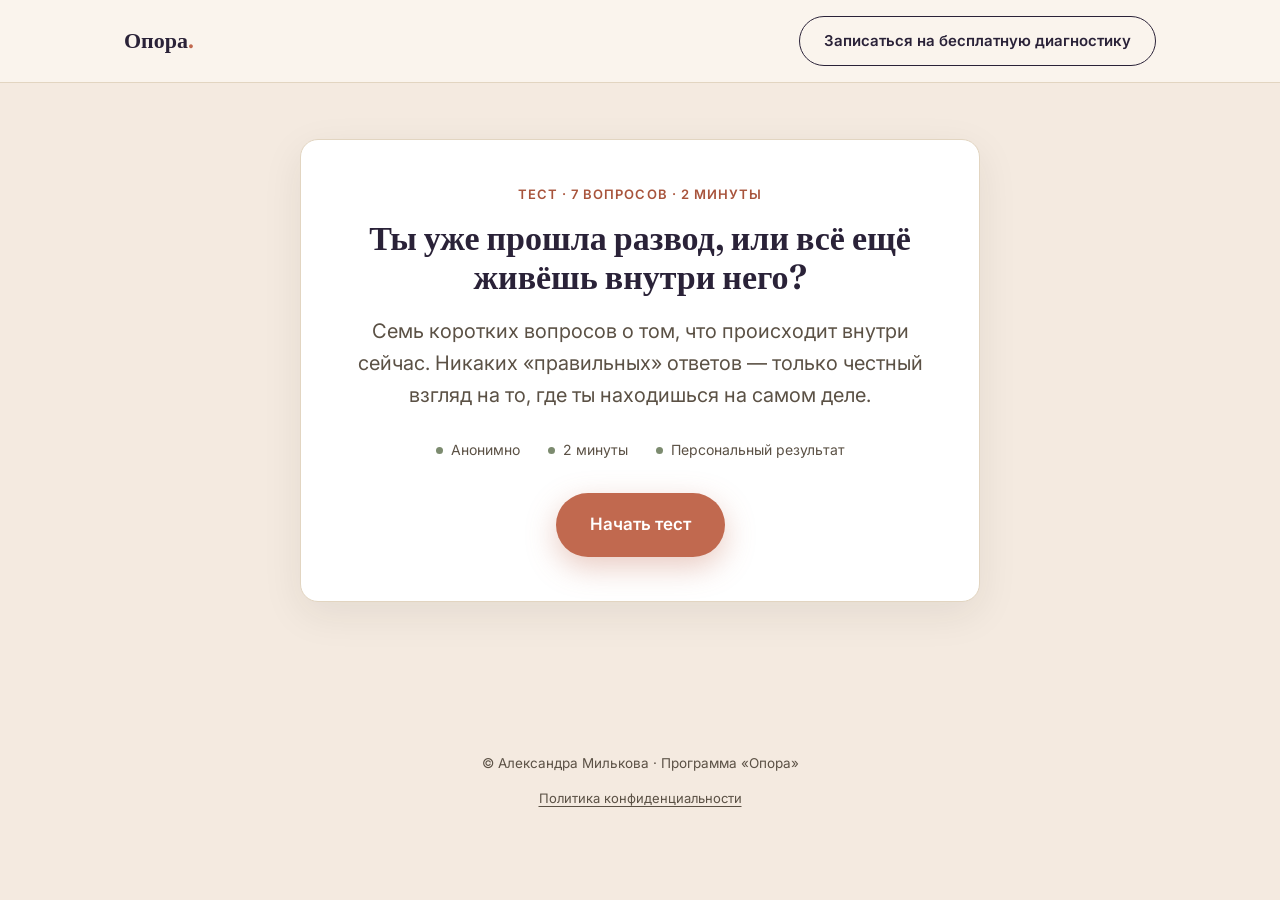
==== test-razvod.html @ 6a417bc4 "Initial commit: landing page and quiz" ====
<!DOCTYPE html>
<html lang="ru">
<head>
<meta charset="UTF-8">
<meta name="viewport" content="width=device-width, initial-scale=1.0">
<title>Тест: ты уже прошла развод, или всё ещё живёшь внутри него — Опора</title>
<meta name="description" content="Семь вопросов, две минуты. Узнай, на какой стадии проживания развода ты находишься сейчас, и что поможет двигаться дальше.">

<meta property="og:type" content="website">
<meta property="og:title" content="Тест: ты уже прошла развод, или всё ещё живёшь внутри него">
<meta property="og:description" content="Семь вопросов, две минуты. Узнай, на какой стадии ты сейчас.">
<meta name="twitter:card" content="summary_large_image">

<link rel="icon" href="favicon.svg" type="image/svg+xml">
<link rel="preconnect" href="https://fonts.googleapis.com">
<link rel="preconnect" href="https://fonts.gstatic.com" crossorigin>
<link href="https://fonts.googleapis.com/css2?family=Fraunces:wght@500;600;700&family=Inter:wght@400;500;600;700&display=swap" rel="stylesheet">
<link rel="stylesheet" href="styles.css">
<style>
  /* ===== Quiz-specific additions, built on the same design tokens ===== */
  .quiz-section {
    padding: 56px 0 96px;
    min-height: 70vh;
  }
  .quiz-shell {
    max-width: 680px;
    margin: 0 auto;
  }
  .quiz-card {
    background: var(--white);
    border: 1px solid var(--line);
    border-radius: var(--radius);
    box-shadow: var(--shadow);
    padding: 44px;
  }

  /* Progress */
  .quiz-progress-wrap {
    max-width: 680px;
    margin: 0 auto 28px;
  }
  .quiz-progress-label {
    display: flex;
    justify-content: space-between;
    font-size: 13px;
    font-weight: 600;
    color: var(--ink-soft);
    margin-bottom: 8px;
  }
  .quiz-progress-track {
    height: 6px;
    background: var(--cream-dark);
    border-radius: 999px;
    overflow: hidden;
  }
  .quiz-progress-fill {
    height: 100%;
    background: var(--terracotta);
    border-radius: 999px;
    transition: width 0.35s ease;
    width: 0%;
  }

  /* Intro */
  .quiz-intro { text-align: center; }
  .quiz-intro .eyebrow { display: block; }
  .quiz-intro h1 {
    font-size: 34px;
    margin-bottom: 18px;
  }
  .quiz-meta {
    display: flex;
    justify-content: center;
    gap: 28px;
    margin: 28px 0 8px;
    flex-wrap: wrap;
  }
  .quiz-meta-item {
    font-size: 14px;
    color: var(--ink-soft);
    display: flex;
    align-items: center;
    gap: 8px;
  }
  .quiz-meta-item .dot {
    width: 7px; height: 7px;
    border-radius: 50%;
    background: var(--sage);
  }

  /* Question */
  .quiz-question-num {
    font-size: 13px;
    font-weight: 700;
    letter-spacing: 0.06em;
    text-transform: uppercase;
    color: var(--terracotta-dark);
    margin-bottom: 12px;
  }
  .quiz-question h2 {
    font-size: 24px;
    margin-bottom: 26px;
  }
  .quiz-options {
    display: flex;
    flex-direction: column;
    gap: 12px;
  }
  .quiz-option {
    display: flex;
    align-items: flex-start;
    gap: 14px;
    text-align: left;
    width: 100%;
    padding: 18px 20px;
    background: var(--cream-dark);
    border: 1.5px solid transparent;
    border-radius: var(--radius-sm);
    font-family: var(--sans);
    font-size: 15.5px;
    color: var(--ink);
    cursor: pointer;
    transition: border-color 0.15s ease, background 0.15s ease, transform 0.1s ease;
  }
  .quiz-option:hover {
    border-color: var(--terracotta);
    background: var(--white);
    transform: translateY(-1px);
  }
  .quiz-option .letter {
    flex: none;
    width: 28px; height: 28px;
    border-radius: 50%;
    background: var(--white);
    color: var(--plum-deep);
    font-family: var(--serif);
    font-weight: 600;
    font-size: 14px;
    display: flex;
    align-items: center;
    justify-content: center;
  }
  .quiz-option:hover .letter {
    background: var(--terracotta);
    color: var(--white);
  }

  .quiz-nav-back {
    display: inline-block;
    margin-top: 24px;
    font-size: 14px;
    font-weight: 600;
    color: var(--ink-soft);
    text-decoration: underline;
    text-underline-offset: 3px;
    background: none;
    border: none;
    cursor: pointer;
    padding: 0;
  }
  .quiz-nav-back:hover { color: var(--terracotta-dark); }

  /* Result */
  .quiz-result-badge {
    display: inline-block;
    font-size: 13px;
    font-weight: 700;
    color: var(--sage);
    background: rgba(124,139,111,0.12);
    padding: 6px 16px;
    border-radius: 999px;
    margin-bottom: 18px;
  }
  .quiz-result h2 {
    font-size: 28px;
    margin-bottom: 18px;
  }
  .quiz-result p {
    color: var(--ink-soft);
    font-size: 16.5px;
  }
  .quiz-result-next {
    margin-top: 26px;
    padding: 20px 22px;
    background: var(--cream-dark);
    border-radius: var(--radius-sm);
    font-size: 15px;
    color: var(--plum-deep);
    font-weight: 600;
  }
  .quiz-result-actions {
    margin-top: 30px;
    display: flex;
    flex-direction: column;
    gap: 14px;
    align-items: center;
  }
  .quiz-retake {
    background: none;
    border: none;
    font-size: 14px;
    font-weight: 600;
    color: var(--ink-soft);
    text-decoration: underline;
    text-underline-offset: 3px;
    cursor: pointer;
  }
  .quiz-retake:hover { color: var(--terracotta-dark); }

  .quiz-screen { display: none; }
  .quiz-screen.is-active { display: block; animation: quizFadeIn 0.4s ease; }
  @keyframes quizFadeIn {
    from { opacity: 0; transform: translateY(8px); }
    to { opacity: 1; transform: translateY(0); }
  }

  @media (max-width: 600px) {
    .quiz-card { padding: 28px 22px; }
    .quiz-intro h1 { font-size: 27px; }
    .quiz-question h2 { font-size: 20px; }
    .quiz-result h2 { font-size: 23px; }
    .quiz-meta { gap: 16px; }
  }
</style>
</head>
<body>

<header class="site-header">
  <div class="wrap">
    <a href="index.html" class="logo" style="text-decoration:none;">Опора<span>.</span></a>
    <a href="index.html#cta" class="btn btn--ghost header-cta">Записаться на бесплатную диагностику</a>
  </div>
</header>

<section class="quiz-section">
  <div class="wrap">

    <div class="quiz-progress-wrap" id="progressWrap" style="display:none;">
      <div class="quiz-progress-label">
        <span id="progressLabel">Вопрос 1 из 7</span>
        <span id="progressPercent">0%</span>
      </div>
      <div class="quiz-progress-track"><div class="quiz-progress-fill" id="progressFill"></div></div>
    </div>

    <div class="quiz-shell">
      <div class="quiz-card">

        <!-- INTRO -->
        <div class="quiz-screen is-active" id="screen-intro">
          <div class="quiz-intro">
            <span class="eyebrow">Тест · 7 вопросов · 2 минуты</span>
            <h1>Ты уже прошла развод, или всё ещё живёшь внутри него?</h1>
            <p class="lede center">Семь коротких вопросов о том, что происходит внутри сейчас. Никаких «правильных» ответов — только честный взгляд на то, где ты находишься на самом деле.</p>
            <div class="quiz-meta">
              <span class="quiz-meta-item"><span class="dot"></span>Анонимно</span>
              <span class="quiz-meta-item"><span class="dot"></span>2 минуты</span>
              <span class="quiz-meta-item"><span class="dot"></span>Персональный результат</span>
            </div>
            <a href="#" class="btn btn--primary" id="startBtn" style="margin-top:24px;">Начать тест</a>
          </div>
        </div>

        <!-- QUESTIONS mount point -->
        <div class="quiz-screen" id="screen-question">
          <div class="quiz-question">
            <div class="quiz-question-num" id="qNum"></div>
            <h2 id="qText"></h2>
            <div class="quiz-options" id="qOptions"></div>
          </div>
          <button class="quiz-nav-back" id="backBtn">← Назад</button>
        </div>

        <!-- RESULT mount point -->
        <div class="quiz-screen" id="screen-result">
          <div class="quiz-result">
            <span class="quiz-result-badge" id="resultRange"></span>
            <h2 id="resultTitle"></h2>
            <p id="resultBody"></p>
            <div class="quiz-result-next">
              <p id="resultNext" style="margin:0;"></p>
            </div>
            <div class="quiz-result-actions">
              <a href="#" class="btn btn--primary" id="resultCta" target="_blank" rel="noopener"></a>
              <button class="quiz-retake" id="retakeBtn">Пройти тест ещё раз</button>
            </div>
          </div>
        </div>

      </div>
    </div>
  </div>
</section>

<footer class="site-footer">
  <div class="wrap">
    <p>© Александра Милькова · Программа «Опора»</p>
    <p class="legal-links">
      <a href="legal/privacy-policy.PDF" target="_blank" rel="noopener">Политика конфиденциальности</a>
    </p>
  </div>
</footer>

<script>
(function () {
  const questions = [
    {
      text: "Когда ты сейчас думаешь про бывшего, что происходит внутри?",
      options: [
        { letter: "А", text: "Всё ещё колотит, будто это случилось вчера", score: 1 },
        { letter: "Б", text: "Приходит злость или обида, но быстро отпускает", score: 2 },
        { letter: "В", text: "В основном спокойно, иногда царапает", score: 3 },
        { letter: "Г", text: "Почти ничего, будто про другого человека", score: 4 },
      ],
    },
    {
      text: "Что творится в голове перед сном?",
      options: [
        { letter: "А", text: "Прокручиваю разговоры, ищу где сорвалась и что можно было сделать иначе", score: 1 },
        { letter: "Б", text: "Иногда залипаю на переписке или его страницах", score: 2 },
        { letter: "В", text: "Думаю больше про завтрашние дела, чем про него", score: 3 },
        { letter: "Г", text: "Сплю нормально, мысли про него почти не всплывают", score: 4 },
      ],
    },
    {
      text: "Как ты реагируешь, когда узнаёшь, что у него кто-то появился?",
      options: [
        { letter: "А", text: "Внутри всё обрывается, будто дали под дых", score: 1 },
        { letter: "Б", text: "Неприятно, но быстро переключаюсь на свои дела", score: 2 },
        { letter: "В", text: "Немного царапает, а потом забываю", score: 3 },
        { letter: "Г", text: "Спокойно, даже рада, что у него всё наладилось", score: 4 },
      ],
    },
    {
      text: "Если подруга спросит, как твоя жизнь сейчас, что ты честно ответишь?",
      options: [
        { letter: "А", text: "Тащу всё одна, дом, дети, работа, а внутри пусто", score: 1 },
        { letter: "Б", text: "Держусь, но чувствую, что бегу как белка в колесе", score: 2 },
        { letter: "В", text: "В целом нормально, хотя иногда накрывает", score: 3 },
        { letter: "Г", text: "Появилась своя жизнь, свои планы, вкус к вещам вернулся", score: 4 },
      ],
    },
    {
      text: "Как у тебя дела с бытом и деньгами без него?",
      options: [
        { letter: "А", text: "Каждый месяц как выживание, считаю копейки и злюсь на эту зависимость", score: 1 },
        { letter: "Б", text: "С основным разобралась, но тревога рядом", score: 2 },
        { letter: "В", text: "Более-менее выстроила систему, справляюсь", score: 3 },
        { letter: "Г", text: "Чувствую опору, знаю, откуда придут деньги", score: 4 },
      ],
    },
    {
      text: "Что чувствуешь, когда видишь чужие «целые семьи»?",
      options: [
        { letter: "А", text: "Зависть режет, сравниваю себя с ними и проигрываю", score: 1 },
        { letter: "Б", text: "Немного тяжело, потом отпускает", score: 2 },
        { letter: "В", text: "Радуюсь за них, у меня своя история", score: 3 },
        { letter: "Г", text: "Вообще не сравниваю, живу свою жизнь", score: 4 },
      ],
    },
    {
      text: "Как часто прокручиваешь прошлое, ищешь где что пошло не так?",
      options: [
        { letter: "А", text: "Почти каждый день, застряла в этом", score: 1 },
        { letter: "Б", text: "Раз в неделю, когда что-то напоминает", score: 2 },
        { letter: "В", text: "Редко, разве что в разговоре с подругой или психологом", score: 3 },
        { letter: "Г", text: "Не прокручиваю, смотрю вперёд", score: 4 },
      ],
    },
  ];

  const results = [
    {
      min: 7, max: 11,
      title: "Ты всё ещё внутри шторма",
      body: "Развод для тебя не закрытая глава, а рана, которая до сих пор кровит. Мысли о бывшем сбивают дыхание, ночи проходят в прокрутке одних и тех же разговоров, а быт держится на голой воле. Это не слабость и не то, что ты делаешь что-то не так. Так выглядит острая фаза, через неё правда нужно пройти, и правда можно пройти быстрее, если рядом есть опора, а не только собственные силы.",
      next: "Дальше пришлём тебе гид про первые шаги, когда штормит сильнее всего, без советов из серии «просто отпусти».",
      ctaText: "Получить гид «Первые 7 дней»",
      ctaLink: "https://t.me/alexgureeva?text=Здравствуйте! Прошла тест «Опоры», результат — «Внутри шторма». Хочу получить гид «Первые 7 дней»",
    },
    {
      min: 12, max: 17,
      title: "Тащишь, но не живёшь",
      body: "Снаружи всё держится: дом стоит, дети накормлены, работа идёт. Внутри пусто, будто ты помножила себя на ноль ради того, чтобы остальные не заметили, что тебе тяжело. Это самая незаметная стадия, потому что со стороны кажется, что «уже нормально». На деле ты просто разучилась замечать себя в этом списке дел.",
      next: "Дальше покажем, как вернуть немного опоры себе, не разваливая при этом всё, что уже держишь.",
      ctaText: "Получить голосовое про ночные мысли",
      ctaLink: "https://t.me/alexgureeva?text=Здравствуйте! Прошла тест «Опоры», результат — «Тащишь, но не живёшь». Хочу получить голосовое про ночные мысли",
    },
    {
      min: 18, max: 23,
      title: "Почти отпустила, но старое ещё держит",
      body: "Ты уже во многом справилась, у тебя есть дни, когда легко, есть план, есть силы. Но иногда старое цепляет за ногу: то нужный человек снова не тот, то зависть кольнёт, то ночью накатит без повода. Это стадия на полпути, обидно застрять именно тут, когда основное уже сделано.",
      next: "Дальше разберём, что за сценарий тянет назад именно в такие моменты.",
      ctaText: "Получить гайд «Почему ты опять выбираешь не того»",
      ctaLink: "https://t.me/alexgureeva?text=Здравствуйте! Прошла тест «Опоры», результат — «Почти отпустила». Хочу получить гайд «Почему ты опять выбираешь не того»",
    },
    {
      min: 24, max: 28,
      title: "Ты вышла, хотя сама не заметила",
      body: "У тебя получилось то, из-за чего многие годами ходят по кругу. Опора есть, быт выстроен, прошлое не рулит настроением. Возможно, ты даже не считала это достижением, просто жила. Это и есть та точка, откуда видно, куда расти дальше, не выживать, а строить.",
      next: "Дальше покажем, что имеет смысл делать на этом этапе, чтобы не откатиться назад в спокойные с виду месяцы.",
      ctaText: "Записаться на живой эфир",
      ctaLink: "https://t.me/alexgureeva?text=Здравствуйте! Прошла тест «Опоры», результат — «Вышла, не заметила». Интересно узнать про живой эфир / программу",
    },
  ];

  let current = 0;
  const answers = new Array(questions.length).fill(null);

  const screens = {
    intro: document.getElementById("screen-intro"),
    question: document.getElementById("screen-question"),
    result: document.getElementById("screen-result"),
  };
  const progressWrap = document.getElementById("progressWrap");
  const progressLabel = document.getElementById("progressLabel");
  const progressPercent = document.getElementById("progressPercent");
  const progressFill = document.getElementById("progressFill");
  const qNum = document.getElementById("qNum");
  const qText = document.getElementById("qText");
  const qOptions = document.getElementById("qOptions");
  const backBtn = document.getElementById("backBtn");

  function showScreen(name) {
    Object.values(screens).forEach(s => s.classList.remove("is-active"));
    screens[name].classList.add("is-active");
    screens[name].closest(".quiz-card").scrollIntoView({ behavior: "smooth", block: "start" });
  }

  function updateProgress() {
    const pct = Math.round((current / questions.length) * 100);
    progressLabel.textContent = `Вопрос ${current + 1} из ${questions.length}`;
    progressPercent.textContent = pct + "%";
    progressFill.style.width = pct + "%";
  }

  function renderQuestion() {
    progressWrap.style.display = "block";
    updateProgress();
    const q = questions[current];
    qNum.textContent = `Вопрос ${current + 1} из ${questions.length}`;
    qText.textContent = q.text;
    qOptions.innerHTML = "";
    q.options.forEach(opt => {
      const btn = document.createElement("button");
      btn.type = "button";
      btn.className = "quiz-option";
      btn.innerHTML = `<span class="letter">${opt.letter}</span><span>${opt.text}</span>`;
      btn.addEventListener("click", () => selectAnswer(opt.score));
      qOptions.appendChild(btn);
    });
    backBtn.style.visibility = current === 0 ? "hidden" : "visible";
    showScreen("question");
  }

  function selectAnswer(score) {
    answers[current] = score;
    if (current < questions.length - 1) {
      current++;
      renderQuestion();
    } else {
      showResult();
    }
  }

  function showResult() {
    const total = answers.reduce((sum, s) => sum + (s || 0), 0);
    const result = results.find(r => total >= r.min && total <= r.max) || results[0];
    document.getElementById("resultRange").textContent = `${total} баллов из 28`;
    document.getElementById("resultTitle").textContent = result.title;
    document.getElementById("resultBody").textContent = result.body;
    document.getElementById("resultNext").textContent = result.next;
    const cta = document.getElementById("resultCta");
    cta.textContent = result.ctaText;
    cta.href = result.ctaLink;
    progressWrap.style.display = "none";
    showScreen("result");
  }

  document.getElementById("startBtn").addEventListener("click", (e) => {
    e.preventDefault();
    current = 0;
    renderQuestion();
  });

  backBtn.addEventListener("click", () => {
    if (current > 0) {
      current--;
      renderQuestion();
    }
  });

  document.getElementById("retakeBtn").addEventListener("click", () => {
    current = 0;
    answers.fill(null);
    progressWrap.style.display = "none";
    showScreen("intro");
  });
})();
</script>

</body>
</html>
---- styles.css ----
/* ===== Tokens ===== */
:root {
  --cream: #F4EAE0;
  --cream-dark: #EDE0D0;
  --ink: #211C16;
  --ink-soft: #5B5145;
  --plum: #3E3450;
  --plum-deep: #2A2238;
  --terracotta: #C1694F;
  --terracotta-dark: #A8543C;
  --sage: #7C8B6F;
  --olive: #CBD97A;
  --olive-dark: #A9B85C;
  --line: #E2D5C1;
  --white: #FFFFFF;

  --serif: "Fraunces", Georgia, "Times New Roman", serif;
  --sans: "Inter", -apple-system, BlinkMacSystemFont, "Segoe UI", sans-serif;

  --radius: 18px;
  --radius-sm: 10px;
  --shadow: 0 12px 40px rgba(43, 36, 29, 0.08);
  --content-width: 1080px;
}

* { box-sizing: border-box; }
html { scroll-behavior: smooth; }

body {
  margin: 0;
  font-family: var(--sans);
  color: var(--ink);
  background: var(--cream);
  line-height: 1.6;
  font-size: 17px;
}

h1, h2, h3, .display {
  font-family: var(--serif);
  font-weight: 600;
  line-height: 1.15;
  margin: 0 0 0.5em;
  color: var(--plum-deep);
}

p { margin: 0 0 1em; }
p:last-child { margin-bottom: 0; }

.highlight {
  position: relative;
  z-index: 0;
  white-space: nowrap;
  padding: 0 0.12em;
}
.highlight::before {
  content: "";
  position: absolute;
  left: -0.06em;
  right: -0.06em;
  bottom: 0.06em;
  top: 0.32em;
  background: var(--olive);
  z-index: -1;
  border-radius: 2px;
  transform: rotate(-0.6deg);
}

a { color: inherit; }

.wrap {
  max-width: var(--content-width);
  margin: 0 auto;
  padding: 0 24px;
}

.section {
  padding: 88px 0;
}

.section--tight { padding: 64px 0; }

.section--alt {
  background: var(--white);
}

.eyebrow {
  display: inline-block;
  font-size: 13px;
  letter-spacing: 0.08em;
  text-transform: uppercase;
  color: var(--terracotta-dark);
  font-weight: 600;
  margin-bottom: 14px;
}

.lede {
  font-size: 20px;
  color: var(--ink-soft);
  max-width: 640px;
}

.center { text-align: center; margin-left: auto; margin-right: auto; }

/* ===== Buttons ===== */
.btn {
  display: inline-flex;
  align-items: center;
  gap: 10px;
  padding: 18px 34px;
  border-radius: 999px;
  font-family: var(--sans);
  font-weight: 600;
  font-size: 17px;
  text-decoration: none;
  border: none;
  cursor: pointer;
  transition: transform 0.15s ease, box-shadow 0.15s ease, background 0.15s ease;
}

.btn--primary {
  background: var(--terracotta);
  color: var(--white);
  box-shadow: 0 10px 30px rgba(193, 105, 79, 0.35);
}
.btn--primary:hover { background: var(--terracotta-dark); transform: translateY(-1px); }

.btn--ghost {
  background: transparent;
  color: var(--plum-deep);
  border: 1.5px solid var(--plum-deep);
}
.btn--ghost:hover { background: var(--plum-deep); color: var(--white); }

.btn-note {
  margin-top: 14px;
  font-size: 14px;
  color: var(--ink-soft);
}

.btn-link-secondary {
  display: inline-block;
  margin-left: 18px;
  font-size: 15px;
  font-weight: 600;
  color: var(--ink-soft);
  text-decoration: underline;
  text-underline-offset: 3px;
}
.btn-link-secondary:hover { color: var(--terracotta-dark); }

.price-anchor {
  max-width: 640px;
  margin: 14px auto 0;
  font-size: 15px;
  color: var(--ink-soft);
  font-style: italic;
}

.not-sure-callout {
  max-width: 560px;
  margin: 28px auto 0;
  text-align: center;
  padding: 22px 26px;
  background: var(--cream-dark);
  border-radius: var(--radius-sm);
}
.not-sure-callout p {
  font-weight: 600;
  margin-bottom: 14px;
  color: var(--plum-deep);
}

/* ===== Header ===== */
.site-header {
  position: sticky;
  top: 0;
  z-index: 50;
  background: rgba(251, 246, 239, 0.9);
  backdrop-filter: blur(8px);
  border-bottom: 1px solid var(--line);
}
.site-header .wrap {
  display: flex;
  align-items: center;
  justify-content: space-between;
  padding-top: 16px;
  padding-bottom: 16px;
}
.logo {
  font-family: var(--serif);
  font-size: 22px;
  font-weight: 600;
  color: var(--plum-deep);
}
.logo span { color: var(--terracotta); }
.header-cta { font-size: 15px; padding: 12px 24px; }

/* ===== Hero ===== */
.hero {
  padding: 76px 0 64px;
  background:
    radial-gradient(60% 60% at 85% 10%, rgba(193,105,79,0.10), transparent 70%),
    radial-gradient(50% 50% at 10% 90%, rgba(124,139,111,0.10), transparent 70%),
    var(--cream);
}
.hero-grid {
  display: grid;
  grid-template-columns: 1.15fr 0.85fr;
  gap: 56px;
  align-items: center;
}
.hero h1 {
  font-size: 46px;
  letter-spacing: -0.01em;
}
.hero .lede { font-size: 21px; margin-bottom: 30px; }

.trust-bar {
  margin-top: 32px;
  display: flex;
  gap: 14px;
  align-items: flex-start;
  padding: 16px 18px;
  background: var(--white);
  border-radius: var(--radius-sm);
  border: 1px solid var(--line);
  max-width: 520px;
}
.trust-bar .avatar {
  flex: none;
  width: 42px; height: 42px;
  border-radius: 50%;
  object-fit: cover;
  object-position: top center;
  display: block;
}
.trust-bar p { font-size: 14.5px; color: var(--ink-soft); }
.trust-bar strong { color: var(--ink); }

.hero-photo-wrap {
  position: relative;
}
.hero-photo {
  width: 100%;
  aspect-ratio: 4 / 5;
  object-fit: cover;
  object-position: top center;
  border-radius: var(--radius);
  box-shadow: var(--shadow);
  display: block;
}
.floating-badge {
  position: absolute;
  left: -28px;
  bottom: -28px;
  background: var(--white);
  border-radius: var(--radius-sm);
  border: 1px solid var(--line);
  box-shadow: var(--shadow);
  padding: 20px 24px;
  max-width: 280px;
}
.floating-badge .tag {
  display: inline-block;
  font-size: 12px;
  font-weight: 700;
  letter-spacing: 0.03em;
  text-transform: uppercase;
  color: var(--terracotta-dark);
  margin-bottom: 8px;
}
.floating-badge p { font-size: 14.5px; color: var(--ink-soft); }
.floating-badge strong { color: var(--ink); }

/* Legacy hero card kept for the "what's inside" teaser lower on the page */
.hero-card {
  background: var(--white);
  border-radius: var(--radius);
  box-shadow: var(--shadow);
  padding: 36px 32px;
  border: 1px solid var(--line);
}
.hero-card .tag {
  display: inline-block;
  font-size: 13px;
  font-weight: 600;
  color: var(--sage);
  background: rgba(124,139,111,0.12);
  padding: 6px 14px;
  border-radius: 999px;
  margin-bottom: 18px;
}
.hero-card h3 { font-size: 22px; margin-bottom: 12px; }
.hero-card ul { margin: 0 0 20px; padding-left: 20px; color: var(--ink-soft); font-size: 15px; }
.hero-card li { margin-bottom: 8px; }

/* ===== Problem section ===== */
.quote-line {
  font-family: var(--serif);
  font-size: 26px;
  color: var(--plum-deep);
  max-width: 720px;
  margin: 0 auto 40px;
}

.pain-grid {
  display: grid;
  grid-template-columns: repeat(2, 1fr);
  gap: 18px;
  margin-top: 40px;
}
.pain-item {
  background: var(--white);
  border: 1px solid var(--line);
  border-radius: var(--radius-sm);
  padding: 22px 24px;
  font-size: 16px;
  color: var(--ink-soft);
  display: flex;
  gap: 14px;
}
.pain-item .mark {
  flex: none;
  width: 8px; height: 8px;
  border-radius: 50%;
  background: var(--terracotta);
  margin-top: 8px;
}

.reassure {
  margin-top: 40px;
  font-size: 19px;
  font-weight: 600;
  color: var(--plum-deep);
  max-width: 720px;
}

/* ===== Why not before ===== */
.tried-list {
  display: grid;
  grid-template-columns: repeat(3, 1fr);
  gap: 18px;
  margin: 32px 0;
}
.tried-item {
  padding: 20px;
  border-radius: var(--radius-sm);
  background: var(--cream-dark);
  font-size: 15px;
  color: var(--ink-soft);
}
.tried-item strong { display: block; color: var(--ink); margin-bottom: 6px; font-family: var(--serif); font-size: 17px; }

/* ===== Pillars ===== */
.pillars {
  display: grid;
  grid-template-columns: repeat(3, 1fr);
  gap: 22px;
  margin-top: 40px;
}
.pillar {
  background: var(--white);
  border-radius: var(--radius);
  padding: 30px 26px;
  border: 1px solid var(--line);
}
.pillar .num {
  font-family: var(--serif);
  font-size: 34px;
  color: var(--terracotta);
  margin-bottom: 10px;
}
.pillar h3 { font-size: 19px; margin-bottom: 8px; }
.pillar p { font-size: 15px; color: var(--ink-soft); }

.solution-tagline {
  font-family: var(--serif);
  font-size: 24px;
  color: var(--plum-deep);
  text-align: center;
  max-width: 700px;
  margin: 0 auto;
}
.solution-tagline .strike { color: var(--ink-soft); font-size: 19px; display: block; margin-bottom: 6px; }

/* ===== About expert ===== */
.expert {
  display: grid;
  grid-template-columns: 260px 1fr;
  gap: 44px;
  align-items: center;
}
.expert-photo {
  width: 280px; height: 340px;
  object-fit: cover;
  object-position: top center;
  border-radius: var(--radius);
  box-shadow: var(--shadow);
  display: block;
}
.expert h2 { margin-bottom: 6px; }
.expert .role { color: var(--terracotta-dark); font-weight: 600; margin-bottom: 18px; font-size: 15px; }
.expert-stats {
  display: flex;
  gap: 32px;
  margin-bottom: 20px;
}
.expert-stats .stat {
  display: flex;
  flex-direction: column;
}
.expert-stats .stat-num {
  font-family: var(--serif);
  font-size: 26px;
  font-weight: 600;
  color: var(--plum-deep);
}
.expert-stats .stat-label {
  font-size: 13px;
  color: var(--ink-soft);
}
.expert p { color: var(--ink-soft); font-size: 17px; }
.photo-note { font-size: 12.5px; color: var(--ink-soft); opacity: 0.7; margin-top: 10px; font-style: italic; }

/* ===== Program blocks ===== */
.block {
  display: grid;
  grid-template-columns: 90px 1fr;
  gap: 28px;
  padding: 30px 0;
  border-top: 1px solid var(--line);
}
.block:first-of-type { border-top: none; padding-top: 8px; }
.block-num {
  font-family: var(--serif);
  font-size: 40px;
  color: var(--line);
  font-weight: 600;
}
.block h3 { font-size: 21px; margin-bottom: 6px; }
.block .weeks { font-size: 13px; color: var(--sage); font-weight: 600; text-transform: uppercase; letter-spacing: 0.04em; margin-bottom: 10px; }
.block p { color: var(--ink-soft); }
.block .marker {
  display: inline-block;
  margin-top: 12px;
  font-size: 14.5px;
  color: var(--plum-deep);
  font-weight: 600;
  background: var(--cream-dark);
  padding: 8px 16px;
  border-radius: 999px;
}

.rhythm {
  margin-top: 56px;
  padding-top: 48px;
  border-top: 1px solid var(--line);
}
.rhythm-grid {
  display: grid;
  grid-template-columns: repeat(4, 1fr);
  gap: 16px;
  margin-top: 24px;
}
.rhythm-item {
  background: var(--cream-dark);
  border-radius: var(--radius-sm);
  padding: 20px 18px;
}
.rhythm-item .day { font-family: var(--serif); font-weight: 600; color: var(--terracotta-dark); font-size: 15px; margin-bottom: 6px; }
.rhythm-item p { font-size: 14px; color: var(--ink-soft); }

.outcome-banner {
  margin-top: 48px;
  text-align: center;
  padding: 28px;
  border-radius: var(--radius);
  background: var(--plum-deep);
  color: var(--white);
}
.outcome-banner p { font-family: var(--serif); font-size: 21px; margin: 0; }

/* ===== For whom ===== */
.forwhom-grid {
  display: grid;
  grid-template-columns: 1fr 1fr;
  gap: 24px;
  margin-top: 40px;
}
.forwhom-card {
  border-radius: var(--radius);
  padding: 28px;
}
.forwhom-card.yes { background: rgba(124,139,111,0.10); border: 1px solid rgba(124,139,111,0.35); }
.forwhom-card.no { background: rgba(193,105,79,0.07); border: 1px solid rgba(193,105,79,0.3); }
.forwhom-card h3 { font-size: 18px; margin-bottom: 14px; }
.forwhom-card ul { margin: 0; padding-left: 20px; color: var(--ink-soft); font-size: 15px; }
.forwhom-card li { margin-bottom: 10px; }

/* ===== Cases ===== */
.case-grid {
  display: grid;
  grid-template-columns: repeat(2, 1fr);
  gap: 22px;
  margin-top: 8px;
}
.case-card {
  position: relative;
  background: var(--white);
  border: 1px solid var(--line);
  border-radius: var(--radius);
  padding: 28px 26px;
  border-top: 3px solid var(--olive);
}
.case-name {
  font-family: var(--serif);
  font-weight: 600;
  font-size: 19px;
  color: var(--plum-deep);
  margin-bottom: 10px;
}
.case-situation { font-size: 15px; color: var(--ink-soft); font-style: italic; margin-bottom: 10px; }
.case-body { font-size: 14.5px; color: var(--ink-soft); margin-bottom: 14px; }
.case-result { font-size: 15px; font-weight: 600; color: var(--plum-deep); }

/* ===== FAQ ===== */
.faq-item {
  border-bottom: 1px solid var(--line);
}
.faq-item summary {
  cursor: pointer;
  list-style: none;
  padding: 22px 0;
  font-family: var(--serif);
  font-size: 18px;
  font-weight: 600;
  color: var(--plum-deep);
  display: flex;
  justify-content: space-between;
  align-items: center;
  gap: 16px;
}
.faq-item summary::-webkit-details-marker { display: none; }
.faq-item summary::after {
  content: "+";
  font-size: 24px;
  color: var(--terracotta);
  flex: none;
  transition: transform 0.2s ease;
}
.faq-item[open] summary::after { transform: rotate(45deg); }
.faq-item .answer {
  padding: 0 0 22px;
  color: var(--ink-soft);
  font-size: 16px;
  max-width: 760px;
}

/* ===== Guarantee ===== */
.guarantee {
  border: 2px solid var(--terracotta);
  border-radius: var(--radius);
  background: var(--white);
  padding: 40px;
  display: flex;
  gap: 26px;
  align-items: center;
}
.guarantee .icon {
  flex: none;
  width: 64px; height: 64px;
  border-radius: 50%;
  background: rgba(193,105,79,0.12);
  display: flex; align-items: center; justify-content: center;
  font-size: 28px;
}
.guarantee h3 { font-size: 22px; margin-bottom: 8px; }
.guarantee p { color: var(--ink-soft); font-size: 16px; }

/* ===== Pricing ===== */
.pricing-grid {
  display: grid;
  grid-template-columns: repeat(3, 1fr);
  gap: 22px;
  margin-top: 40px;
  align-items: stretch;
}
.price-card {
  background: var(--white);
  border: 1px solid var(--line);
  border-radius: var(--radius);
  padding: 32px 26px;
  display: flex;
  flex-direction: column;
}
.price-card.featured {
  border: 2px solid var(--terracotta);
  box-shadow: var(--shadow);
  transform: translateY(-8px);
}
.price-card .badge {
  align-self: flex-start;
  background: var(--terracotta);
  color: var(--white);
  font-size: 12px;
  font-weight: 700;
  padding: 5px 12px;
  border-radius: 999px;
  margin-bottom: 14px;
}
.price-card h3 { font-size: 19px; margin-bottom: 6px; }
.price-card .price { font-family: var(--serif); font-size: 34px; color: var(--plum-deep); margin-bottom: 18px; }
.price-card .price small { display: block; font-size: 13.5px; line-height: 1.4; color: var(--ink-soft); font-family: var(--sans); font-weight: 400; margin-top: 6px; }
.price-card ul { list-style: none; margin: 0 0 26px; padding: 0; font-size: 14.5px; color: var(--ink-soft); flex: 1; }
.price-card li { padding: 8px 0 8px 26px; position: relative; border-top: 1px solid var(--line); }
.price-card li:first-child { border-top: none; }
.price-card li::before { content: "✓"; position: absolute; left: 0; color: var(--sage); font-weight: 700; }
.price-note {
  margin-top: 28px;
  font-size: 14.5px;
  color: var(--ink-soft);
  font-style: italic;
  text-align: center;
}
.cohort-note {
  margin: 32px auto 0;
  max-width: 720px;
  text-align: center;
  font-size: 15px;
  color: var(--ink-soft);
  background: var(--cream-dark);
  padding: 18px 24px;
  border-radius: var(--radius-sm);
}

/* ===== Final CTA ===== */
.final-cta {
  background: var(--plum-deep);
  color: var(--white);
  border-radius: 28px;
  padding: 64px 48px;
  text-align: center;
}
.final-cta h2 { color: var(--white); font-size: 36px; }
.final-cta .lede { color: rgba(255,255,255,0.78); margin: 0 auto 34px; }
.final-cta .btn-note { color: rgba(255,255,255,0.6); }

/* ===== Footer ===== */
.site-footer {
  padding: 40px 0;
  text-align: center;
  font-size: 13.5px;
  color: var(--ink-soft);
}
.legal-links {
  margin-top: 10px;
  font-size: 13px;
}
.legal-links a {
  color: var(--ink-soft);
  text-decoration: underline;
  text-underline-offset: 3px;
}
.legal-links a:hover { color: var(--terracotta-dark); }

.credentials {
  font-size: 15px;
  color: var(--ink-soft);
  border-left: 2px solid var(--olive);
  padding-left: 14px;
}

/* ===== Mobile sticky CTA ===== */
.mobile-sticky-cta {
  display: none;
}
@media (max-width: 880px) {
  .mobile-sticky-cta {
    display: block;
    position: fixed;
    left: 0; right: 0; bottom: 0;
    z-index: 100;
    padding: 12px 16px calc(12px + env(safe-area-inset-bottom));
    background: rgba(251, 246, 239, 0.95);
    backdrop-filter: blur(8px);
    border-top: 1px solid var(--line);
    box-shadow: 0 -8px 24px rgba(43, 36, 29, 0.08);
  }
  .mobile-sticky-cta .btn {
    width: 100%;
    justify-content: center;
  }
  /* leave room so the sticky bar never covers content */
  body { padding-bottom: 78px; }
}

/* ===== Responsive ===== */
@media (max-width: 480px) {
  .header-cta { display: none; }
}

@media (max-width: 880px) {
  .hero-grid { grid-template-columns: 1fr; }
  .pain-grid, .tried-list, .pillars, .pricing-grid, .forwhom-grid, .case-grid { grid-template-columns: 1fr; }
  .rhythm-grid { grid-template-columns: repeat(2, 1fr); }
  .expert { grid-template-columns: 1fr; text-align: center; }
  .expert-photo { margin: 0 auto; }
  .price-card.featured { transform: none; }
  .hero h1 { font-size: 34px; }
  .section { padding: 56px 0; }
  .guarantee { flex-direction: column; text-align: center; }
  .block { grid-template-columns: 1fr; gap: 10px; }
  .floating-badge { left: 12px; right: 12px; bottom: -20px; max-width: none; }
  .hero-photo-wrap { margin-bottom: 44px; }
  .btn-link-secondary { display: block; margin-left: 0; margin-top: 14px; }
}
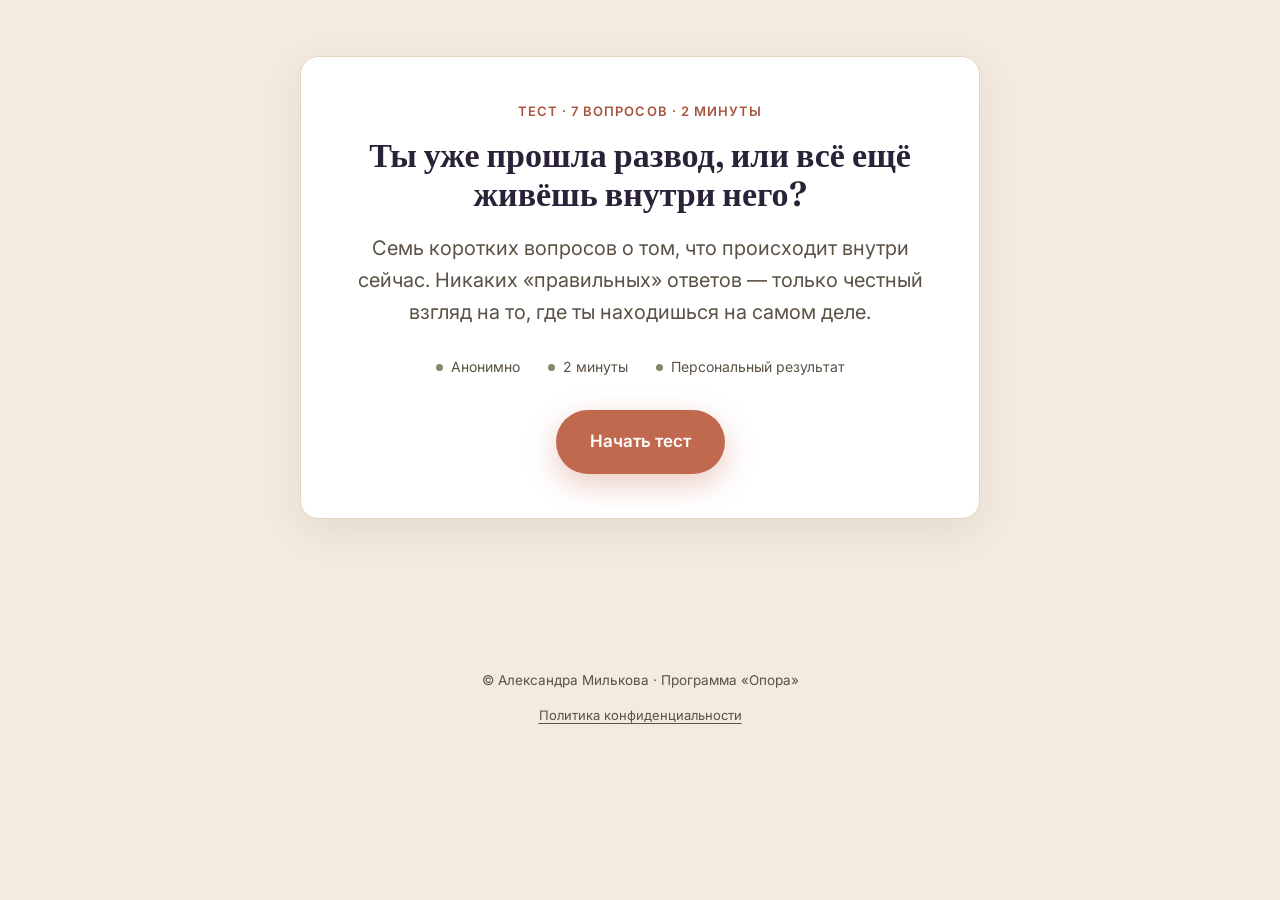
==== commit 050790d1: "Remove top header from quiz page" ====
--- a/test-razvod.html
+++ b/test-razvod.html
@@ -224,13 +224,6 @@
 </style>
 </head>
 <body>
-
-<header class="site-header">
-  <div class="wrap">
-    <a href="index.html" class="logo" style="text-decoration:none;">Опора<span>.</span></a>
-    <a href="index.html#cta" class="btn btn--ghost header-cta">Записаться на бесплатную диагностику</a>
-  </div>
-</header>
 
 <section class="quiz-section">
   <div class="wrap">
@@ -375,32 +368,32 @@
       title: "Ты всё ещё внутри шторма",
       body: "Развод для тебя не закрытая глава, а рана, которая до сих пор кровит. Мысли о бывшем сбивают дыхание, ночи проходят в прокрутке одних и тех же разговоров, а быт держится на голой воле. Это не слабость и не то, что ты делаешь что-то не так. Так выглядит острая фаза, через неё правда нужно пройти, и правда можно пройти быстрее, если рядом есть опора, а не только собственные силы.",
       next: "Дальше пришлём тебе гид про первые шаги, когда штормит сильнее всего, без советов из серии «просто отпусти».",
-      ctaText: "Получить гид «Первые 7 дней»",
-      ctaLink: "https://t.me/alexgureeva?text=Здравствуйте! Прошла тест «Опоры», результат — «Внутри шторма». Хочу получить гид «Первые 7 дней»",
+      ctaText: "Получить гид «Первые 7 дней» в Telegram",
+      ctaLink: "https://t.me/Opora_guides_bot?start=storm",
     },
     {
       min: 12, max: 17,
       title: "Тащишь, но не живёшь",
       body: "Снаружи всё держится: дом стоит, дети накормлены, работа идёт. Внутри пусто, будто ты помножила себя на ноль ради того, чтобы остальные не заметили, что тебе тяжело. Это самая незаметная стадия, потому что со стороны кажется, что «уже нормально». На деле ты просто разучилась замечать себя в этом списке дел.",
       next: "Дальше покажем, как вернуть немного опоры себе, не разваливая при этом всё, что уже держишь.",
-      ctaText: "Получить голосовое про ночные мысли",
-      ctaLink: "https://t.me/alexgureeva?text=Здравствуйте! Прошла тест «Опоры», результат — «Тащишь, но не живёшь». Хочу получить голосовое про ночные мысли",
+      ctaText: "Получить материал в Telegram",
+      ctaLink: "https://t.me/Opora_guides_bot?start=notliving",
     },
     {
       min: 18, max: 23,
       title: "Почти отпустила, но старое ещё держит",
       body: "Ты уже во многом справилась, у тебя есть дни, когда легко, есть план, есть силы. Но иногда старое цепляет за ногу: то нужный человек снова не тот, то зависть кольнёт, то ночью накатит без повода. Это стадия на полпути, обидно застрять именно тут, когда основное уже сделано.",
       next: "Дальше разберём, что за сценарий тянет назад именно в такие моменты.",
-      ctaText: "Получить гайд «Почему ты опять выбираешь не того»",
-      ctaLink: "https://t.me/alexgureeva?text=Здравствуйте! Прошла тест «Опоры», результат — «Почти отпустила». Хочу получить гайд «Почему ты опять выбираешь не того»",
+      ctaText: "Получить гайд «Почему ты опять выбираешь не того» в Telegram",
+      ctaLink: "https://t.me/Opora_guides_bot?start=almost",
     },
     {
       min: 24, max: 28,
       title: "Ты вышла, хотя сама не заметила",
       body: "У тебя получилось то, из-за чего многие годами ходят по кругу. Опора есть, быт выстроен, прошлое не рулит настроением. Возможно, ты даже не считала это достижением, просто жила. Это и есть та точка, откуда видно, куда расти дальше, не выживать, а строить.",
       next: "Дальше покажем, что имеет смысл делать на этом этапе, чтобы не откатиться назад в спокойные с виду месяцы.",
-      ctaText: "Записаться на живой эфир",
-      ctaLink: "https://t.me/alexgureeva?text=Здравствуйте! Прошла тест «Опоры», результат — «Вышла, не заметила». Интересно узнать про живой эфир / программу",
+      ctaText: "Узнать про живой эфир в Telegram",
+      ctaLink: "https://t.me/Opora_guides_bot?start=graduated",
     },
   ];
 
